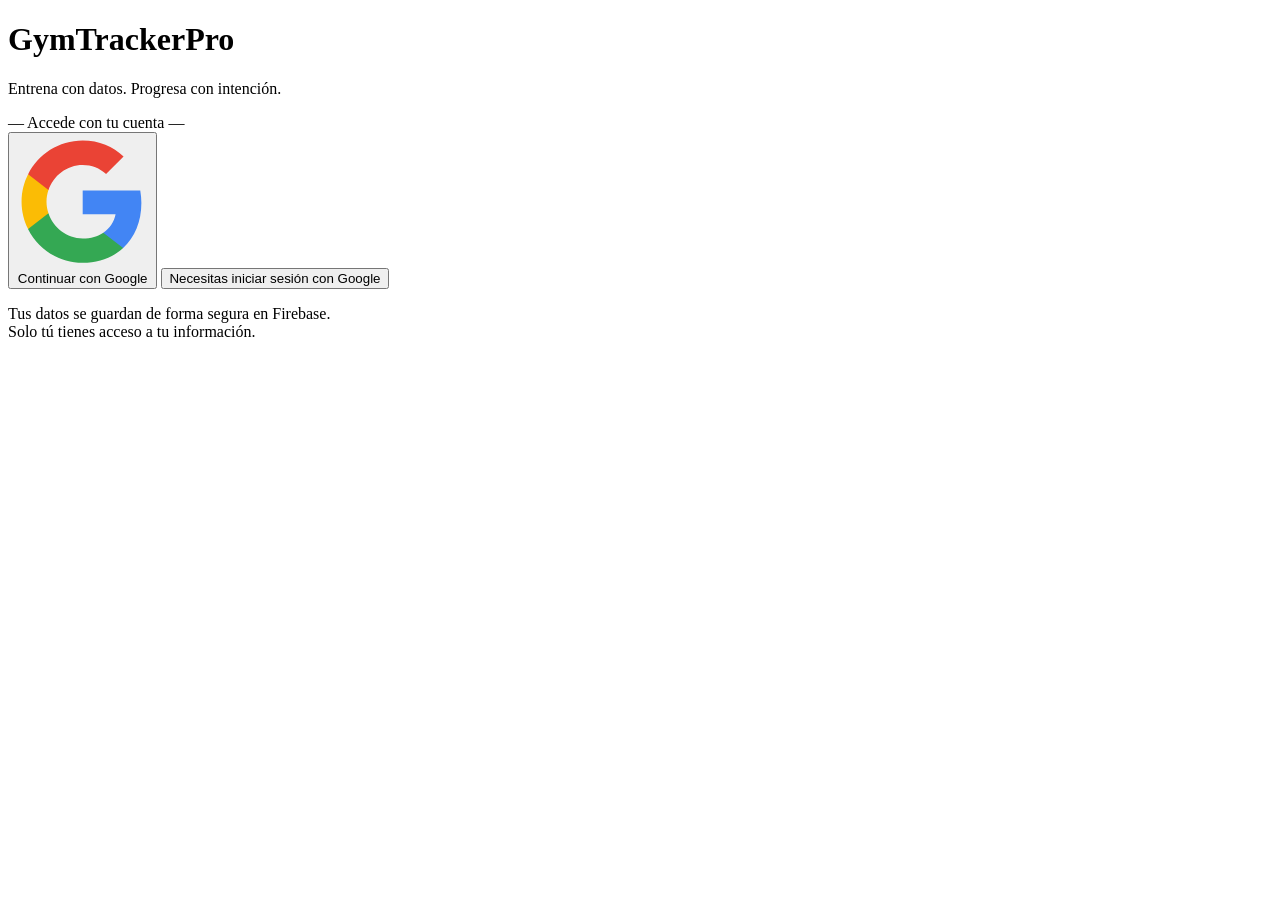
==== GymTracker/index.html @ 7be23ed1 "v1 - GymTracker" ====
<!DOCTYPE html>
<html lang="es" data-theme="dark">
<!--
╔══════════════════════════════════════════════════════════════╗
║            GYMTRACKER PRO — index.html                      ║
║                                                              ║
║  ⚠️  Para ejecutar la app abre una terminal en la carpeta   ║
║  gym-tracker/ y ejecuta:  python3 -m http.server 8080       ║
║  Luego abre en el navegador: http://localhost:8080           ║
║  (Firebase Auth no funciona abriendo index.html directamente)║
╚══════════════════════════════════════════════════════════════╝
-->
<head>
  <meta charset="UTF-8" />
  <meta name="viewport" content="width=device-width, initial-scale=1.0" />
  <title>GymTracker Pro</title>

  <!-- Fuentes -->
  <link rel="preconnect" href="https://fonts.googleapis.com" />
  <link rel="preconnect" href="https://fonts.gstatic.com" crossorigin />
  <link href="https://fonts.googleapis.com/css2?family=Barlow+Condensed:wght@400;600;700;800;900&family=Plus+Jakarta+Sans:wght@300;400;500;600;700&display=swap" rel="stylesheet" />

  <!-- Phosphor Icons -->
  <script src="https://unpkg.com/@phosphor-icons/web@2.1.1/src/index.js" defer></script>

  <!-- Chart.js -->
  <script src="https://cdn.jsdelivr.net/npm/chart.js@4.4.0/dist/chart.umd.min.js"></script>

  <!--
    Firebase compat SDK (v9 compat — funciona sin bundler/npm)
    El orden importa: app → auth → firestore
  -->
  <script src="https://www.gstatic.com/firebasejs/9.23.0/firebase-app-compat.js"></script>
  <script src="https://www.gstatic.com/firebasejs/9.23.0/firebase-auth-compat.js"></script>
  <script src="https://www.gstatic.com/firebasejs/9.23.0/firebase-firestore-compat.js"></script>

  <!-- Estilos -->
  <link rel="stylesheet" href="css/style.css" />
</head>

<body>

<!-- ══════════════════════════════════════════════════════════
     PANTALLA DE LOGIN
══════════════════════════════════════════════════════════ -->
<div id="login-screen" class="login-screen">
  <div class="login-bg">
    <div class="login-bg__grid"></div>
    <div class="login-bg__glow"></div>
  </div>

  <div class="login-card">
    <div class="login-card__brand">
      <div class="brand-icon"><i class="ph-fill ph-barbell"></i></div>
      <h1 class="brand-name">GymTracker<span class="brand-accent">Pro</span></h1>
      <p class="brand-tagline">Entrena con datos. Progresa con intención.</p>
    </div>

    <div class="login-card__divider"><span>— Accede con tu cuenta —</span></div>

    <button id="btn-google-login" class="btn-google">
      <svg class="btn-google__icon" viewBox="0 0 24 24" aria-hidden="true">
        <path d="M22.56 12.25c0-.78-.07-1.53-.2-2.25H12v4.26h5.92c-.26 1.37-1.04 2.53-2.21 3.31v2.77h3.57c2.08-1.92 3.28-4.74 3.28-8.09z" fill="#4285F4"/>
        <path d="M12 23c2.97 0 5.46-.98 7.28-2.66l-3.57-2.77c-.98.66-2.23 1.06-3.71 1.06-2.86 0-5.29-1.93-6.16-4.53H2.18v2.84C3.99 20.53 7.7 23 12 23z" fill="#34A853"/>
        <path d="M5.84 14.09c-.22-.66-.35-1.36-.35-2.09s.13-1.43.35-2.09V7.07H2.18C1.43 8.55 1 10.22 1 12s.43 3.45 1.18 4.93l3.66-2.84z" fill="#FBBC05"/>
        <path d="M12 5.38c1.62 0 3.06.56 4.21 1.64l3.15-3.15C17.45 2.09 14.97 1 12 1 7.7 1 3.99 3.47 2.18 7.07l3.66 2.84c.87-2.6 3.3-4.53 6.16-4.53z" fill="#EA4335"/>
      </svg>
      <span>Continuar con Google</span>
    </button>

    <button id="btn-demo-login" class="btn btn--ghost btn--full">
      <i class="ph ph-info"></i>
      Necesitas iniciar sesión con Google
    </button>

    <p class="login-card__note">
      Tus datos se guardan de forma segura en Firebase.<br />
      Solo tú tienes acceso a tu información.
    </p>
  </div>
</div>


<!-- ══════════════════════════════════════════════════════════
     APP PRINCIPAL
══════════════════════════════════════════════════════════ -->
<div id="app" class="app" hidden>

  <!-- SIDEBAR ─────────────────────────────────────────────── -->
  <aside id="sidebar" class="sidebar">
    <div class="sidebar__header">
      <div class="sidebar__brand">
        <i class="ph-fill ph-barbell sidebar__brand-icon"></i>
        <span class="sidebar__brand-name">GymTracker<span>Pro</span></span>
      </div>
      <button class="sidebar__close" id="btn-sidebar-close" aria-label="Cerrar menú">
        <i class="ph ph-x"></i>
      </button>
    </div>

    <nav class="sidebar__nav" aria-label="Navegación principal">
      <ul class="nav-list">
        <li><a href="#" class="nav-link active" data-section="home">
          <i class="ph-fill ph-house nav-link__icon"></i>
          <span class="nav-link__label">Inicio</span>
          <span class="nav-link__indicator"></span>
        </a></li>
        <li><a href="#" class="nav-link" data-section="calendar">
          <i class="ph-fill ph-calendar-dots nav-link__icon"></i>
          <span class="nav-link__label">Calendario</span>
          <span class="nav-link__indicator"></span>
        </a></li>
        <li><a href="#" class="nav-link" data-section="routines">
          <i class="ph-fill ph-lightning nav-link__icon"></i>
          <span class="nav-link__label">Rutinas</span>
          <span class="nav-link__indicator"></span>
        </a></li>
        <li><a href="#" class="nav-link" data-section="analytics">
          <i class="ph-fill ph-chart-line-up nav-link__icon"></i>
          <span class="nav-link__label">Analíticas</span>
          <span class="nav-link__indicator"></span>
        </a></li>
        <li><a href="#" class="nav-link" data-section="comparison">
          <i class="ph-fill ph-arrows-left-right nav-link__icon"></i>
          <span class="nav-link__label">Comparativa</span>
          <span class="nav-link__indicator"></span>
        </a></li>
        <li><a href="#" class="nav-link" data-section="backup">
          <i class="ph-fill ph-cloud-arrow-up nav-link__icon"></i>
          <span class="nav-link__label">Backup</span>
          <span class="nav-link__indicator"></span>
        </a></li>
      </ul>
    </nav>

    <div class="sidebar__footer">
      <button id="btn-theme-toggle" class="theme-toggle" aria-label="Cambiar tema">
        <div class="theme-toggle__track">
          <i class="ph-fill ph-sun  theme-toggle__icon theme-toggle__icon--light"></i>
          <i class="ph-fill ph-moon theme-toggle__icon theme-toggle__icon--dark"></i>
          <div class="theme-toggle__thumb"></div>
        </div>
        <span class="theme-toggle__label">Tema Oscuro</span>
      </button>
      <div class="sidebar__separator"></div>
      <div class="user-profile">
        <img id="user-avatar" class="user-profile__avatar"
          src="https://api.dicebear.com/7.x/initials/svg?seed=GT&backgroundColor=FFD600&textColor=0A0A0A"
          alt="Avatar" />
        <div class="user-profile__info">
          <span class="user-profile__name">Usuario</span>
          <span class="user-profile__email">—</span>
        </div>
        <button id="btn-logout" class="btn-logout" title="Cerrar sesión">
          <i class="ph ph-sign-out"></i>
        </button>
      </div>
    </div>
  </aside>

  <div id="sidebar-overlay" class="sidebar-overlay" hidden></div>

  <!-- CONTENIDO PRINCIPAL ─────────────────────────────────── -->
  <main id="main-content" class="main-content">

    <header class="content-header">
      <button id="btn-sidebar-open" class="btn-hamburger" aria-label="Abrir menú">
        <i class="ph ph-list"></i>
      </button>
      <h2 id="section-title" class="content-header__title">Inicio</h2>
      <div id="header-actions" class="content-header__actions"></div>
    </header>


    <!-- ══ HOME ══════════════════════════════════════════════ -->
    <section id="section-home" class="content-section active" data-section="home">

      <div class="home-hero">
        <div class="home-hero__text">
          <p class="home-hero__greeting">Bienvenido de vuelta,</p>
          <h2 class="home-hero__name">Atleta</h2>
          <p class="home-hero__subtitle">¿Listo para superar tus marcas de hoy?</p>
        </div>
        <div class="home-hero__badge"><i class="ph-fill ph-flame"></i></div>
      </div>

      <!-- 4 Stats: días, volumen, rutinas, racha -->
      <div class="stats-grid">
        <div class="stat-card stat-card--accent">
          <div class="stat-card__icon"><i class="ph-fill ph-calendar-check"></i></div>
          <div class="stat-card__data">
            <span class="stat-card__value">—</span>
            <span class="stat-card__label">Días este mes</span>
          </div>
        </div>
        <div class="stat-card">
          <div class="stat-card__icon"><i class="ph-fill ph-barbell"></i></div>
          <div class="stat-card__data">
            <span class="stat-card__value">—</span>
            <span class="stat-card__label">Volumen semana (kg)</span>
          </div>
        </div>
        <div class="stat-card">
          <div class="stat-card__icon"><i class="ph-fill ph-lightning"></i></div>
          <div class="stat-card__data">
            <span class="stat-card__value">—</span>
            <span class="stat-card__label">Rutinas creadas</span>
          </div>
        </div>
        <div class="stat-card">
          <div class="stat-card__icon"><i class="ph-fill ph-trend-up"></i></div>
          <div class="stat-card__data">
            <span class="stat-card__value">—</span>
            <span class="stat-card__label">Racha actual (días)</span>
          </div>
        </div>
      </div>

      <!-- Accesos rápidos -->
      <div class="quick-access">
        <h3 class="quick-access__title">Acceso Rápido</h3>
        <div class="quick-access__grid">
          <button class="quick-card" data-target="calendar">
            <i class="ph-fill ph-calendar-plus quick-card__icon"></i>
            <div><span class="quick-card__label">Registrar Entreno</span><span class="quick-card__desc">Añade el entreno de hoy</span></div>
            <i class="ph ph-arrow-right quick-card__arrow"></i>
          </button>
          <button class="quick-card" data-target="routines">
            <i class="ph-fill ph-lightning quick-card__icon"></i>
            <div><span class="quick-card__label">Mis Rutinas</span><span class="quick-card__desc">Crea o edita rutinas</span></div>
            <i class="ph ph-arrow-right quick-card__arrow"></i>
          </button>
          <button class="quick-card" data-target="analytics">
            <i class="ph-fill ph-chart-line-up quick-card__icon"></i>
            <div><span class="quick-card__label">Analíticas</span><span class="quick-card__desc">Progreso mensual</span></div>
            <i class="ph ph-arrow-right quick-card__arrow"></i>
          </button>
          <button class="quick-card" data-target="comparison">
            <i class="ph-fill ph-arrows-left-right quick-card__icon"></i>
            <div><span class="quick-card__label">Comparativa</span><span class="quick-card__desc">Mes vs Mes</span></div>
            <i class="ph ph-arrow-right quick-card__arrow"></i>
          </button>
        </div>
      </div>

      <!-- Último entreno (renderizado dinámicamente por app.js) -->
      <div class="last-workout">
        <div class="last-workout__empty">
          <i class="ph ph-barbell"></i>
          <p>Cargando datos…</p>
        </div>
      </div>

    </section>


    <!-- ══ CALENDARIO ════════════════════════════════════════ -->
    <section id="section-calendar" class="content-section" data-section="calendar" hidden>
      <div class="calendar-layout">
        <div class="calendar-panel">
          <div class="calendar-nav">
            <button class="btn-icon" id="cal-prev"><i class="ph ph-caret-left"></i></button>
            <h3 class="calendar-nav__title" id="cal-month-title">—</h3>
            <button class="btn-icon" id="cal-next"><i class="ph ph-caret-right"></i></button>
          </div>
          <div class="calendar-weekdays">
            <span>Lun</span><span>Mar</span><span>Mié</span>
            <span>Jue</span><span>Vie</span><span>Sáb</span><span>Dom</span>
          </div>
          <div class="calendar-grid" id="calendar-grid"></div>
          <div class="calendar-legend">
            <span class="legend-item"><span class="legend-dot legend-dot--workout"></span> Con entreno</span>
            <span class="legend-item"><span class="legend-dot legend-dot--today"></span> Hoy</span>
          </div>
        </div>
        <div class="day-detail-panel">
          <div class="day-detail-empty" id="day-detail-empty">
            <i class="ph ph-calendar-blank day-detail-empty__icon"></i>
            <p>Selecciona un día para ver<br />o registrar un entreno</p>
          </div>
          <div id="day-detail-content" hidden></div>
        </div>
      </div>
    </section>


    <!-- ══ RUTINAS ════════════════════════════════════════════ -->
    <section id="section-routines" class="content-section" data-section="routines" hidden>
      <div class="routines-layout">

        <div class="routines-list-panel">
          <div class="panel-header">
            <h3 class="panel-title">Mis Rutinas</h3>
            <button class="btn btn--primary btn--sm" id="btn-new-routine">
              <i class="ph ph-plus"></i> Nueva
            </button>
          </div>
          <!-- Lista renderizada dinámicamente por routines.js -->
          <div class="routines-list" id="routines-list">
            <div class="routines-empty">
              <i class="ph ph-spinner"></i>
              <p>Cargando…</p>
            </div>
          </div>
        </div>

        <!-- Editor renderizado dinámicamente por routines.js -->
        <div class="routine-detail-panel">
          <div class="panel-header">
            <h3 class="panel-title">Editor de Rutina</h3>
          </div>
          <div class="routines-empty">
            <i class="ph ph-arrow-left"></i>
            <p>Selecciona o crea<br />una rutina</p>
          </div>
        </div>

      </div>
    </section>


    <!-- ══ ANALÍTICAS ════════════════════════════════════════ -->
    <section id="section-analytics" class="content-section" data-section="analytics" hidden>

      <div class="analytics-controls">
        <div class="month-selector">
          <button class="btn-icon" id="analytics-prev"><i class="ph ph-caret-left"></i></button>
          <span class="month-selector__label" id="analytics-month">—</span>
          <button class="btn-icon" id="analytics-next"><i class="ph ph-caret-right"></i></button>
        </div>
        <div class="chart-type-tabs">
          <button class="chart-tab active" data-chart="line"><i class="ph ph-chart-line"></i> Líneas</button>
          <button class="chart-tab" data-chart="bar"><i class="ph ph-chart-bar"></i> Barras</button>
          <button class="chart-tab" data-chart="radar"><i class="ph ph-chart-polar"></i> Radar</button>
        </div>
      </div>

      <div class="metrics-grid">
        <div class="metric-card metric-card--main">
          <div class="metric-card__icon"><i class="ph-fill ph-barbell"></i></div>
          <div class="metric-card__data">
            <span class="metric-card__value">—</span>
            <span class="metric-card__label">Volumen total mes (kg)</span>
            <span class="metric-card__trend">—</span>
          </div>
        </div>
        <div class="metric-card">
          <div class="metric-card__icon"><i class="ph-fill ph-calendar-check"></i></div>
          <div class="metric-card__data">
            <span class="metric-card__value">—</span>
            <span class="metric-card__label">Días entrenados</span>
            <span class="metric-card__trend">—</span>
          </div>
        </div>
        <div class="metric-card">
          <div class="metric-card__icon"><i class="ph-fill ph-target"></i></div>
          <div class="metric-card__data">
            <span class="metric-card__value">—</span>
            <span class="metric-card__label">Intensidad media</span>
            <span class="metric-card__trend"></span>
          </div>
        </div>
        <div class="metric-card">
          <div class="metric-card__icon"><i class="ph-fill ph-trophy"></i></div>
          <div class="metric-card__data">
            <span class="metric-card__value">—</span>
            <span class="metric-card__label">Nuevos máximos</span>
            <span class="metric-card__trend"></span>
          </div>
        </div>
      </div>

      <div class="chart-exercise-selector">
        <label class="input-label" for="chart-exercise-select">Ejercicio a visualizar</label>
        <select class="input" id="chart-exercise-select">
          <option>—</option>
        </select>
      </div>

      <div class="chart-container">
        <canvas id="main-chart"></canvas>
      </div>

    </section>


    <!-- ══ COMPARATIVA ═══════════════════════════════════════ -->
    <section id="section-comparison" class="content-section" data-section="comparison" hidden>

      <div class="comparison-controls">
        <div class="comparison-selector">
          <div class="comparison-selector__side comparison-selector__side--a">
            <span class="comparison-selector__badge comparison-selector__badge--a">A</span>
            <!-- Opciones rellenadas dinámicamente por comparison.js -->
            <select class="input" id="comp-select-a"></select>
          </div>
          <div class="comparison-selector__vs">VS</div>
          <div class="comparison-selector__side comparison-selector__side--b">
            <span class="comparison-selector__badge comparison-selector__badge--b">B</span>
            <select class="input" id="comp-select-b"></select>
          </div>
        </div>
        <div class="comparison-routine-select">
          <label class="input-label" for="comparison-routine">Filtrar por rutina</label>
          <select class="input" id="comparison-routine">
            <option value="">Todos los ejercicios</option>
          </select>
        </div>
        <button class="btn btn--primary" id="btn-compare">
          <i class="ph ph-arrows-left-right"></i> Comparar
        </button>
      </div>

      <div class="comparison-summary">
        <div class="comparison-summary__card comparison-summary__card--neutral">
          <i class="ph-fill ph-target"></i>
          <span class="comparison-summary__value">—</span>
          <span class="comparison-summary__label">Volumen total</span>
        </div>
        <div class="comparison-summary__card comparison-summary__card--neutral">
          <i class="ph-fill ph-barbell"></i>
          <span class="comparison-summary__value">—</span>
          <span class="comparison-summary__label">Carga media</span>
        </div>
        <div class="comparison-summary__card comparison-summary__card--neutral">
          <i class="ph-fill ph-calendar-check"></i>
          <span class="comparison-summary__value">—</span>
          <span class="comparison-summary__label">Días entrenados</span>
        </div>
      </div>

      <!-- Tabla generada dinámicamente por comparison.js -->
      <div class="comparison-table-wrapper">
        <div style="padding:var(--s8);text-align:center;color:var(--text-muted)">
          <i class="ph ph-arrows-left-right" style="font-size:2rem;display:block;margin-bottom:var(--s3)"></i>
          Selecciona dos meses y pulsa "Comparar"
        </div>
      </div>

    </section>


    <!-- ══ BACKUP ═════════════════════════════════════════════ -->
    <section id="section-backup" class="content-section" data-section="backup" hidden>
      <div class="backup-grid">

        <div class="backup-card">
          <div class="backup-card__icon backup-card__icon--export">
            <i class="ph-fill ph-download-simple"></i>
          </div>
          <h3 class="backup-card__title">Exportar Datos</h3>
          <p class="backup-card__desc">
            Descarga toda tu información (rutinas y entrenamientos)
            en un archivo <strong>.json</strong>.
          </p>
          <div class="backup-card__info">
            <span class="backup-info-item"><i class="ph-fill ph-lightning"></i> — rutinas</span>
            <span class="backup-info-item"><i class="ph-fill ph-calendar-check"></i> — entrenamientos</span>
            <span class="backup-info-item"><i class="ph-fill ph-barbell"></i> — ejercicios</span>
          </div>
          <button class="btn btn--primary btn--full" id="btn-export">
            <i class="ph ph-download-simple"></i> Descargar gymtracker-backup.json
          </button>
          <p class="backup-card__last">—</p>
        </div>

        <div class="backup-card">
          <div class="backup-card__icon backup-card__icon--import">
            <i class="ph-fill ph-upload-simple"></i>
          </div>
          <h3 class="backup-card__title">Restaurar Datos</h3>
          <p class="backup-card__desc">
            Sube un archivo <strong>.json</strong> de GymTracker Pro
            para restaurar tus datos. Los existentes NO se borran.
          </p>
          <div class="file-drop-zone" id="file-drop-zone">
            <i class="ph ph-file-arrow-up file-drop-zone__icon"></i>
            <p class="file-drop-zone__text">
              Arrastra tu archivo .json aquí<br />
              <span>o haz clic para seleccionarlo</span>
            </p>
            <input type="file" id="input-restore-file" accept=".json" hidden />
          </div>
          <button class="btn btn--ghost btn--full" id="btn-restore" disabled>
            <i class="ph ph-upload-simple"></i> Restaurar datos
          </button>
          <div class="backup-warning">
            <i class="ph-fill ph-warning"></i>
            Los datos importados se añaden a los existentes (no los reemplaza).
          </div>
        </div>

      </div>
    </section>

  </main>

  <!-- BOTTOM NAV (mobile) -->
  <nav class="bottom-nav" aria-label="Navegación móvil">
    <a href="#" class="bottom-nav__item active" data-section="home"><i class="ph-fill ph-house"></i><span>Inicio</span></a>
    <a href="#" class="bottom-nav__item" data-section="calendar"><i class="ph-fill ph-calendar-dots"></i><span>Entreno</span></a>
    <a href="#" class="bottom-nav__item" data-section="routines"><i class="ph-fill ph-lightning"></i><span>Rutinas</span></a>
    <a href="#" class="bottom-nav__item" data-section="analytics"><i class="ph-fill ph-chart-line-up"></i><span>Stats</span></a>
    <a href="#" class="bottom-nav__item" data-section="backup"><i class="ph-fill ph-cloud-arrow-up"></i><span>Backup</span></a>
  </nav>

</div><!-- /#app -->

<!-- Toasts -->
<div id="toast-container" class="toast-container" aria-live="polite"></div>

<!-- Modal confirmación -->
<div id="confirm-modal" class="modal-overlay" hidden>
  <div class="modal" role="dialog" aria-modal="true" aria-labelledby="modal-title">
    <div class="modal__icon modal__icon--danger"><i class="ph-fill ph-warning"></i></div>
    <h3 id="modal-title" class="modal__title">¿Estás seguro?</h3>
    <p id="modal-message" class="modal__message">Esta acción no se puede deshacer.</p>
    <div class="modal__actions">
      <button id="modal-btn-cancel" class="btn btn--ghost">Cancelar</button>
      <button id="modal-btn-confirm" class="btn btn--danger">Confirmar</button>
    </div>
  </div>
</div>

<!--
  ══════════════════════════════════════════════════════════════
  SCRIPTS — Cargados al final del body para que el DOM
  esté listo. El orden de carga es importante:
  1. firebase-config  → Inicializa auth y db
  2. db              → Operaciones Firestore
  3. ui              → Navegación, toasts, modal, helpers
  4. auth            → Detecta sesión → llama a initApp()
  5. app             → Home + orquestador
  6. routines        → Módulo de rutinas
  7. calendar        → Módulo de calendario
  8. analytics       → Módulo de analíticas
  9. comparison      → Módulo de comparativa
  10. backup         → Módulo de backup
  ══════════════════════════════════════════════════════════════
-->
<script src="js/firebase-config.js"></script>
<script src="js/db.js"></script>
<script src="js/ui.js"></script>
<script src="js/auth.js"></script>
<script src="js/app.js"></script>
<script src="js/routines.js"></script>
<script src="js/calendar.js"></script>
<script src="js/analytics.js"></script>
<script src="js/comparison.js"></script>
<script src="js/backup.js"></script>

</body>
</html>
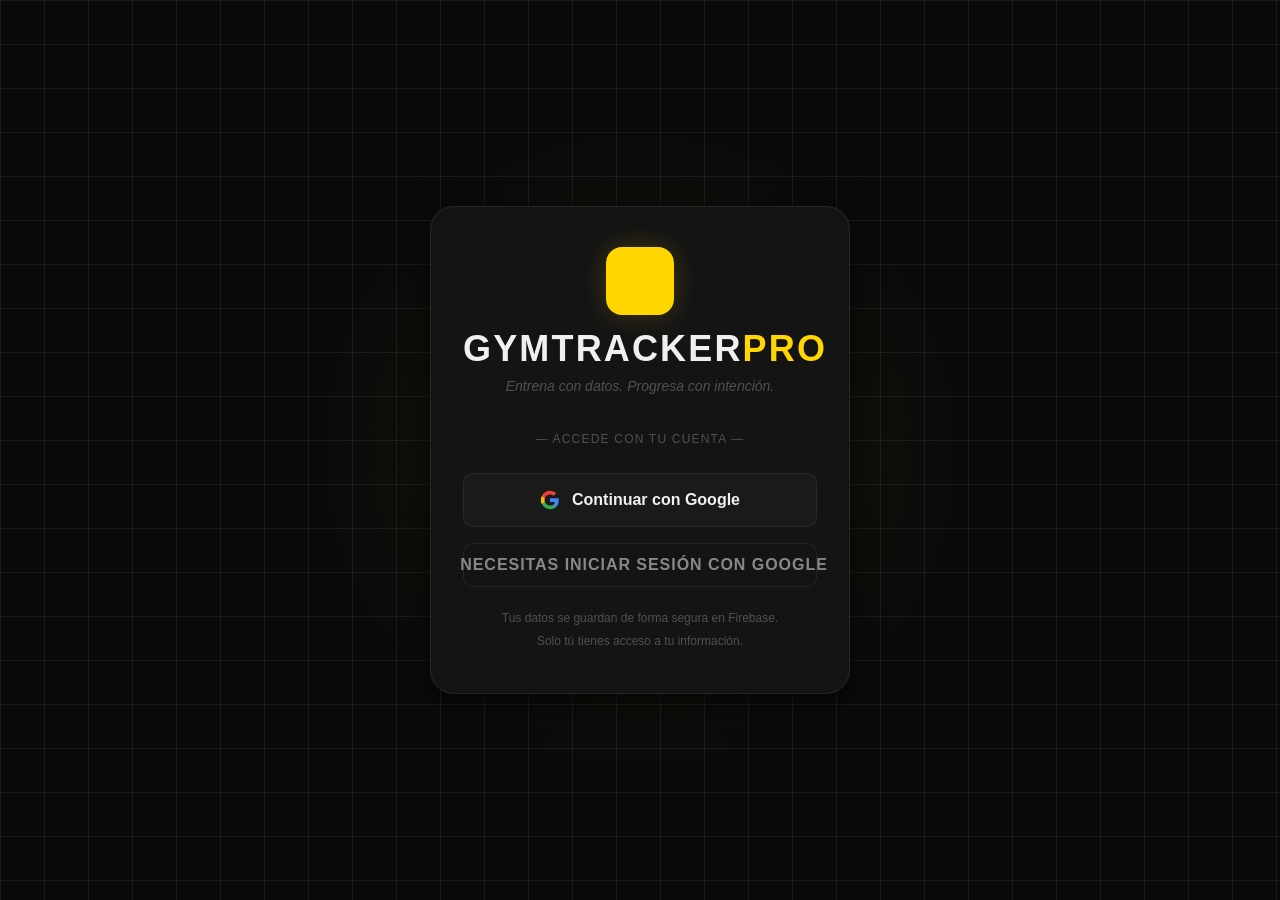
==== commit 5fec8946: "v1.1 - GymTracker" ====
--- a/GymTracker/index.html
+++ b/GymTracker/index.html
@@ -35,7 +35,7 @@
   <script src="https://www.gstatic.com/firebasejs/9.23.0/firebase-firestore-compat.js"></script>
 
   <!-- Estilos -->
-  <link rel="stylesheet" href="css/style.css" />
+  <link rel="stylesheet" href="./style.css" />
 </head>
 
 <body>
@@ -538,16 +538,16 @@
   10. backup         → Módulo de backup
   ══════════════════════════════════════════════════════════════
 -->
-<script src="js/firebase-config.js"></script>
-<script src="js/db.js"></script>
-<script src="js/ui.js"></script>
-<script src="js/auth.js"></script>
-<script src="js/app.js"></script>
-<script src="js/routines.js"></script>
-<script src="js/calendar.js"></script>
-<script src="js/analytics.js"></script>
-<script src="js/comparison.js"></script>
-<script src="js/backup.js"></script>
+<script src="./firebase-config.js"></script>
+<script src="./db.js"></script>
+<script src="./ui.js"></script>
+<script src="./auth.js"></script>
+<script src="./app.js"></script>
+<script src="./routines.js"></script>
+<script src="./calendar.js"></script>
+<script src="./analytics.js"></script>
+<script src="./comparison.js"></script>
+<script src="./backup.js"></script>
 
 </body>
 </html>
--- a/GymTracker/style.css
+++ b/GymTracker/style.css
@@ -0,0 +1,760 @@
+/* ============================================================
+   GYMTRACKER PRO — style.css
+   ============================================================ */
+
+/* ── 1. VARIABLES ─────────────────────────────────────────── */
+
+[data-theme="dark"] {
+  --bg-app:           #0A0A0A;
+  --bg-card:          #141414;
+  --bg-card-hover:    #1C1C1C;
+  --bg-input:         #1A1A1A;
+  --bg-sidebar:       #0D0D0D;
+  --bg-overlay:       rgba(0,0,0,0.75);
+  --text-primary:     #F0F0F0;
+  --text-secondary:   #888888;
+  --text-muted:       #505050;
+  --text-on-accent:   #0A0A0A;
+  --accent:           #FFD600;
+  --accent-hover:     #FFE033;
+  --accent-muted:     #CC9900;
+  --accent-bg:        rgba(255,214,0,0.07);
+  --accent-bg-strong: rgba(255,214,0,0.16);
+  --color-success:    #22C55E;
+  --color-error:      #EF4444;
+  --color-warning:    #F59E0B;
+  --color-info:       #3B82F6;
+  --border:           rgba(255,255,255,0.07);
+  --border-hover:     rgba(255,255,255,0.14);
+  --border-accent:    rgba(255,214,0,0.30);
+  --shadow-sm:        0 1px 4px  rgba(0,0,0,0.4);
+  --shadow-md:        0 4px 16px rgba(0,0,0,0.5);
+  --shadow-lg:        0 8px 32px rgba(0,0,0,0.65);
+  --shadow-accent:    0 0 24px   rgba(255,214,0,0.20);
+  --glow-accent:      0 0 32px   rgba(255,214,0,0.12);
+}
+
+[data-theme="light"] {
+  --bg-app:           #F2F2EE;
+  --bg-card:          #FFFFFF;
+  --bg-card-hover:    #F8F8F4;
+  --bg-input:         #FFFFFF;
+  --bg-sidebar:       #0D0D0D;
+  --bg-overlay:       rgba(0,0,0,0.50);
+  --text-primary:     #0A0A0A;
+  --text-secondary:   #555555;
+  --text-muted:       #999999;
+  --text-on-accent:   #0A0A0A;
+  --accent:           #D4A800;
+  --accent-hover:     #FFD600;
+  --accent-muted:     #A68400;
+  --accent-bg:        rgba(212,168,0,0.09);
+  --accent-bg-strong: rgba(212,168,0,0.18);
+  --color-success:    #16A34A;
+  --color-error:      #DC2626;
+  --color-warning:    #D97706;
+  --color-info:       #2563EB;
+  --border:           rgba(0,0,0,0.08);
+  --border-hover:     rgba(0,0,0,0.16);
+  --border-accent:    rgba(180,140,0,0.30);
+  --shadow-sm:        0 1px 4px  rgba(0,0,0,0.07);
+  --shadow-md:        0 4px 16px rgba(0,0,0,0.10);
+  --shadow-lg:        0 8px 32px rgba(0,0,0,0.13);
+  --shadow-accent:    0 0 24px   rgba(180,140,0,0.15);
+  --glow-accent:      0 0 32px   rgba(180,140,0,0.08);
+}
+
+:root {
+  --font-display: 'Barlow Condensed', sans-serif;
+  --font-body:    'Plus Jakarta Sans', sans-serif;
+  --text-xs: 0.75rem;   --text-sm: 0.875rem;  --text-base: 1rem;
+  --text-lg: 1.125rem;  --text-xl: 1.25rem;   --text-2xl: 1.5rem;
+  --text-3xl: 1.875rem; --text-4xl: 2.25rem;  --text-5xl: 3rem;
+  --s1:.25rem; --s2:.5rem; --s3:.75rem; --s4:1rem;
+  --s5:1.25rem; --s6:1.5rem; --s8:2rem; --s10:2.5rem; --s12:3rem;
+  --r-sm:.375rem; --r-md:.625rem; --r-lg:1rem; --r-xl:1.5rem; --r-full:9999px;
+  --sidebar-w: 260px; --sidebar-w-mobile: 280px;
+  --bottom-nav-h: 64px; --header-h: 64px;
+  --t-fast: 150ms ease; --t-base: 250ms ease;
+  --t-slow: 400ms ease; --t-bounce: 350ms cubic-bezier(0.34,1.56,0.64,1);
+}
+
+/* ── 2. RESET ─────────────────────────────────────────────── */
+
+*,*::before,*::after { box-sizing:border-box; margin:0; padding:0; }
+html { scroll-behavior:smooth; }
+body {
+  font-family: var(--font-body);
+  font-size:   var(--text-base);
+  line-height: 1.6;
+  color:       var(--text-primary);
+  background:  var(--bg-app);
+  transition:  background-color var(--t-slow), color var(--t-slow);
+  -webkit-font-smoothing: antialiased;
+}
+body.no-scroll { overflow: hidden; }
+a  { color: inherit; text-decoration: none; }
+ul { list-style: none; }
+img { max-width: 100%; display: block; }
+button { font-family: var(--font-body); cursor: pointer; border: none; background: none; }
+input, select, textarea { font-family: var(--font-body); }
+:focus-visible { outline: 2px solid var(--accent); outline-offset: 2px; border-radius: var(--r-sm); }
+
+/* ── 3. TIPOGRAFÍA ────────────────────────────────────────── */
+
+h1,h2,h3,h4 {
+  font-family: var(--font-display); font-weight: 700; line-height: 1.15;
+  letter-spacing: .03em; text-transform: uppercase;
+  color: var(--text-primary); transition: color var(--t-slow);
+}
+h1{font-size:var(--text-5xl)} h2{font-size:var(--text-3xl)}
+h3{font-size:var(--text-2xl)} h4{font-size:var(--text-xl)}
+p { color: var(--text-secondary); transition: color var(--t-slow); }
+
+/* ── 4. LAYOUT ────────────────────────────────────────────── */
+
+.app { display: flex; min-height: 100vh; }
+.main-content {
+  flex: 1; margin-left: var(--sidebar-w); min-height: 100vh;
+  display: flex; flex-direction: column;
+  background: var(--bg-app); transition: background-color var(--t-slow);
+  padding-bottom: var(--s6);
+}
+
+/* ── 5. LOGIN ─────────────────────────────────────────────── */
+
+.login-screen {
+  position: fixed; inset: 0; display: flex; align-items: center;
+  justify-content: center; background: var(--bg-app);
+  z-index: 9999; overflow: hidden; transition: background-color var(--t-slow);
+}
+.login-bg { position: absolute; inset: 0; pointer-events: none; overflow: hidden; }
+.login-bg__grid {
+  position: absolute; inset: 0;
+  background-image: linear-gradient(var(--border) 1px,transparent 1px),
+                    linear-gradient(90deg,var(--border) 1px,transparent 1px);
+  background-size: 44px 44px;
+}
+.login-bg__glow {
+  position: absolute; top: 50%; left: 50%; transform: translate(-50%,-50%);
+  width: 700px; height: 700px;
+  background: radial-gradient(circle,rgba(255,214,0,.07) 0%,transparent 65%);
+  animation: pulse-glow 4s ease-in-out infinite;
+}
+.login-card {
+  position: relative; z-index: 1; width: 100%; max-width: 420px;
+  padding: var(--s10) var(--s8); background: var(--bg-card); border: 1px solid var(--border);
+  border-radius: var(--r-xl); box-shadow: var(--shadow-lg); text-align: center;
+  animation: fade-up .5s ease both; transition: background-color var(--t-slow), border-color var(--t-slow);
+}
+.login-card__brand { margin-bottom: var(--s8); }
+.brand-icon {
+  width: 68px; height: 68px; margin: 0 auto var(--s4); background: var(--accent);
+  border-radius: var(--r-lg); display: flex; align-items: center; justify-content: center;
+  font-size: 1.9rem; color: var(--text-on-accent); box-shadow: var(--shadow-accent);
+  transition: transform var(--t-bounce);
+}
+.brand-icon:hover { transform: scale(1.05) rotate(-5deg); }
+.brand-name {
+  font-family: var(--font-display); font-size: var(--text-4xl); font-weight: 900;
+  letter-spacing: .06em; line-height: 1; color: var(--text-primary); transition: color var(--t-slow);
+}
+.brand-accent { color: var(--accent); }
+.brand-tagline { font-size: var(--text-sm); color: var(--text-muted); font-style: italic; margin-top: var(--s2); }
+.login-card__divider { font-size: var(--text-xs); color: var(--text-muted); letter-spacing: .1em; text-transform: uppercase; margin-bottom: var(--s6); }
+.btn-google {
+  width: 100%; display: flex; align-items: center; justify-content: center;
+  gap: var(--s3); padding: var(--s4) var(--s6); background: var(--bg-input);
+  border: 1px solid var(--border); border-radius: var(--r-md);
+  color: var(--text-primary); font-size: var(--text-base); font-weight: 600;
+  transition: all var(--t-base); margin-bottom: var(--s4);
+}
+.btn-google:hover { background: var(--accent); border-color: var(--accent); color: var(--text-on-accent); transform: translateY(-2px); box-shadow: var(--shadow-accent); }
+.btn-google__icon { width: 20px; height: 20px; flex-shrink: 0; }
+.login-card__note { font-size: var(--text-xs); color: var(--text-muted); line-height: 1.9; margin-top: var(--s5); }
+
+/* ── 6. SIDEBAR ───────────────────────────────────────────── */
+
+.sidebar {
+  position: fixed; left: 0; top: 0; width: var(--sidebar-w); height: 100vh;
+  background: var(--bg-sidebar); border-right: 1px solid rgba(255,255,255,.05);
+  display: flex; flex-direction: column; z-index: 100;
+  overflow-y: auto; overflow-x: hidden; transition: transform var(--t-base);
+  scrollbar-width: thin; scrollbar-color: rgba(255,255,255,.08) transparent;
+}
+.sidebar::-webkit-scrollbar { width: 4px; }
+.sidebar::-webkit-scrollbar-thumb { background: rgba(255,255,255,.08); border-radius: 2px; }
+.sidebar__header {
+  display: flex; align-items: center; justify-content: space-between;
+  padding: var(--s6) var(--s5); border-bottom: 1px solid rgba(255,255,255,.05); flex-shrink: 0;
+}
+.sidebar__brand { display: flex; align-items: center; gap: var(--s3); }
+.sidebar__brand-icon { font-size: 1.4rem; color: var(--accent); }
+.sidebar__brand-name { font-family: var(--font-display); font-size: var(--text-xl); font-weight: 800; letter-spacing: .06em; text-transform: uppercase; color: #F0F0F0; }
+.sidebar__brand-name span { color: var(--accent); }
+.sidebar__close { display: none; align-items: center; justify-content: center; width: 32px; height: 32px; border-radius: var(--r-sm); color: rgba(255,255,255,.45); transition: all var(--t-fast); }
+.sidebar__close:hover { background: rgba(255,255,255,.08); color: #F0F0F0; }
+.sidebar__nav { flex: 1; padding: var(--s4) var(--s3); }
+.nav-list { display: flex; flex-direction: column; gap: var(--s1); }
+.nav-link { display: flex; align-items: center; gap: var(--s3); padding: var(--s3) var(--s4); border-radius: var(--r-md); color: rgba(255,255,255,.50); position: relative; transition: all var(--t-base); overflow: hidden; }
+.nav-link__icon { font-size: 1.1rem; flex-shrink: 0; transition: transform var(--t-bounce); }
+.nav-link__label { font-family: var(--font-display); font-size: var(--text-base); font-weight: 600; letter-spacing: .06em; text-transform: uppercase; }
+.nav-link__indicator { position: absolute; right: 0; top: 50%; transform: translateY(-50%) scaleY(0); width: 3px; height: 55%; background: var(--accent); border-radius: var(--r-full) 0 0 var(--r-full); transition: transform var(--t-bounce); }
+.nav-link:hover { background: rgba(255,255,255,.06); color: rgba(255,255,255,.80); }
+.nav-link:hover .nav-link__icon { transform: scale(1.15); }
+.nav-link.active { background: rgba(255,214,0,.13); color: #FFD600; }
+.nav-link.active .nav-link__indicator { transform: translateY(-50%) scaleY(1); }
+.sidebar__footer { padding: var(--s4) var(--s4) var(--s5); border-top: 1px solid rgba(255,255,255,.05); flex-shrink: 0; }
+.sidebar__separator { height: 1px; background: rgba(255,255,255,.05); margin: var(--s3) var(--s1); }
+
+/* ── 7. CONTENT HEADER ────────────────────────────────────── */
+
+.content-header {
+  position: sticky; top: 0; z-index: 50;
+  display: flex; align-items: center; gap: var(--s4);
+  padding: 0 var(--s6); height: var(--header-h);
+  background: var(--bg-app); border-bottom: 1px solid var(--border);
+  backdrop-filter: blur(12px); transition: background-color var(--t-slow), border-color var(--t-slow);
+}
+.btn-hamburger { display: none; align-items: center; justify-content: center; width: 40px; height: 40px; border-radius: var(--r-md); font-size: 1.3rem; color: var(--text-primary); flex-shrink: 0; transition: all var(--t-fast); }
+.btn-hamburger:hover { background: var(--accent-bg); color: var(--accent); }
+.content-header__title { font-family: var(--font-display); font-size: var(--text-2xl); font-weight: 800; letter-spacing: .06em; text-transform: uppercase; color: var(--text-primary); flex: 1; transition: color var(--t-slow); }
+.content-header__actions { display: flex; align-items: center; gap: var(--s2); }
+
+/* ── 8. SECCIONES ─────────────────────────────────────────── */
+
+.content-section { padding: var(--s6); max-width: 1280px; opacity: 0; transform: translateY(14px); transition: opacity var(--t-base), transform var(--t-base); }
+.content-section.active { opacity: 1; transform: translateY(0); }
+
+/* ── 9. HOME ──────────────────────────────────────────────── */
+
+.home-hero {
+  display: flex; align-items: center; justify-content: space-between;
+  padding: var(--s8); background: var(--bg-card); border: 1px solid var(--border);
+  border-radius: var(--r-xl); margin-bottom: var(--s6);
+  position: relative; overflow: hidden; transition: all var(--t-slow);
+}
+.home-hero::before { content:''; position:absolute; top:0; left:0; right:0; height:3px; background: linear-gradient(90deg,var(--accent),transparent); }
+.home-hero__greeting { font-size: var(--text-xs); color: var(--text-muted); font-weight: 500; text-transform: uppercase; letter-spacing: .1em; margin-bottom: var(--s1); }
+.home-hero__name { font-family: var(--font-display); font-size: var(--text-4xl); font-weight: 900; letter-spacing: .03em; line-height: 1; margin-bottom: var(--s2); color: var(--text-primary); transition: color var(--t-slow); }
+.home-hero__subtitle { font-size: var(--text-sm); color: var(--text-secondary); }
+.home-hero__badge { width: 68px; height: 68px; background: var(--accent); border-radius: var(--r-lg); display: flex; align-items: center; justify-content: center; font-size: 1.9rem; color: var(--text-on-accent); flex-shrink: 0; box-shadow: var(--shadow-accent); animation: float 3s ease-in-out infinite; }
+
+.stats-grid { display: grid; grid-template-columns: repeat(2,1fr); gap: var(--s4); margin-bottom: var(--s6); }
+.stat-card { display: flex; align-items: center; gap: var(--s4); padding: var(--s5); background: var(--bg-card); border: 1px solid var(--border); border-radius: var(--r-lg); transition: all var(--t-base); }
+.stat-card:hover { border-color: var(--border-hover); transform: translateY(-2px); box-shadow: var(--shadow-md); }
+.stat-card--accent { background: var(--accent-bg-strong); border-color: var(--border-accent); }
+.stat-card--accent .stat-card__icon { background: var(--accent); color: var(--text-on-accent); }
+.stat-card__icon { width: 44px; height: 44px; background: var(--accent-bg); border-radius: var(--r-md); display: flex; align-items: center; justify-content: center; font-size: 1.2rem; color: var(--accent); flex-shrink: 0; transition: all var(--t-base); }
+.stat-card:hover .stat-card__icon { background: var(--accent); color: var(--text-on-accent); transform: scale(1.1); }
+.stat-card__value { font-family: var(--font-display); font-size: var(--text-3xl); font-weight: 900; letter-spacing: .02em; line-height: 1; color: var(--text-primary); display: block; transition: color var(--t-slow); }
+.stat-card__label { font-size: var(--text-xs); color: var(--text-muted); font-weight: 500; white-space: nowrap; overflow: hidden; text-overflow: ellipsis; margin-top: var(--s1); display: block; transition: color var(--t-slow); }
+
+.quick-access { margin-bottom: var(--s6); }
+.quick-access__title { font-size: var(--text-xl); font-family: var(--font-display); font-weight: 700; letter-spacing: .05em; text-transform: uppercase; color: var(--text-primary); margin-bottom: var(--s4); transition: color var(--t-slow); }
+.quick-access__grid { display: grid; grid-template-columns: repeat(2,1fr); gap: var(--s4); }
+.quick-card { display: flex; align-items: center; gap: var(--s4); padding: var(--s5); background: var(--bg-card); border: 1px solid var(--border); border-radius: var(--r-lg); text-align: left; cursor: pointer; position: relative; overflow: hidden; transition: all var(--t-base); }
+.quick-card::before { content:''; position:absolute; inset:0; background:var(--accent-bg); opacity:0; transition:opacity var(--t-base); }
+.quick-card:hover::before { opacity:1; }
+.quick-card:hover { border-color: var(--border-accent); transform: translateY(-3px); box-shadow: var(--shadow-md),var(--glow-accent); }
+.quick-card__icon { font-size: 1.6rem; color: var(--accent); flex-shrink: 0; position: relative; z-index: 1; transition: transform var(--t-bounce); }
+.quick-card:hover .quick-card__icon { transform: scale(1.15) rotate(-5deg); }
+.quick-card__label { font-family: var(--font-display); font-size: var(--text-base); font-weight: 700; text-transform: uppercase; letter-spacing: .04em; color: var(--text-primary); display: block; position: relative; z-index: 1; transition: color var(--t-slow); }
+.quick-card__desc { font-size: var(--text-xs); color: var(--text-muted); display: block; margin-top: 2px; position: relative; z-index: 1; transition: color var(--t-slow); }
+.quick-card__arrow { margin-left: auto; font-size: 1.1rem; color: var(--text-muted); opacity: 0; transform: translateX(-8px); transition: all var(--t-base); position: relative; z-index: 1; flex-shrink: 0; }
+.quick-card:hover .quick-card__arrow { opacity: 1; transform: translateX(0); color: var(--accent); }
+
+.last-workout { background: var(--bg-card); border: 1px solid var(--border); border-radius: var(--r-xl); padding: var(--s6); transition: all var(--t-slow); }
+.last-workout__title { font-family: var(--font-display); font-size: var(--text-xl); font-weight: 700; text-transform: uppercase; letter-spacing: .05em; color: var(--text-primary); margin-bottom: var(--s5); display: flex; align-items: center; gap: var(--s2); flex-wrap: wrap; transition: color var(--t-slow); }
+.last-workout__title i { color: var(--accent); }
+.last-workout__date { font-size: var(--text-xs); color: var(--text-muted); font-family: var(--font-body); font-weight: 400; text-transform: none; letter-spacing: 0; }
+.last-workout__empty { display: flex; flex-direction: column; align-items: center; gap: var(--s4); padding: var(--s10) 0; text-align: center; color: var(--text-muted); }
+.last-workout__empty i { font-size: 2.5rem; opacity: .2; }
+.workout-summary { display: flex; flex-direction: column; gap: var(--s4); }
+.workout-exercise { padding: var(--s4); background: var(--bg-app); border-radius: var(--r-lg); border: 1px solid var(--border); transition: all var(--t-slow); }
+.workout-exercise__header { display: flex; justify-content: space-between; align-items: center; margin-bottom: var(--s3); }
+.workout-exercise__name { font-family: var(--font-display); font-size: var(--text-lg); font-weight: 700; letter-spacing: .04em; text-transform: uppercase; color: var(--text-primary); transition: color var(--t-slow); }
+.workout-exercise__sets { font-size: var(--text-xs); color: var(--text-muted); transition: color var(--t-slow); }
+.workout-exercise__sets-list { display: flex; flex-direction: column; gap: var(--s2); }
+.workout-summary__footer { display: flex; gap: var(--s6); flex-wrap: wrap; margin-top: var(--s5); padding-top: var(--s4); border-top: 1px solid var(--border); }
+.workout-stat { display: flex; align-items: center; gap: var(--s2); font-size: var(--text-sm); color: var(--text-secondary); font-weight: 500; transition: color var(--t-slow); }
+.workout-stat i { color: var(--accent); }
+
+/* ── 10. CALENDARIO ───────────────────────────────────────── */
+
+.calendar-layout { display: grid; grid-template-columns: 360px 1fr; gap: var(--s6); align-items: start; }
+.calendar-panel { background: var(--bg-card); border: 1px solid var(--border); border-radius: var(--r-xl); padding: var(--s6); transition: all var(--t-slow); }
+.calendar-nav { display: flex; align-items: center; justify-content: space-between; margin-bottom: var(--s5); }
+.calendar-nav__title { font-family: var(--font-display); font-size: var(--text-xl); font-weight: 700; letter-spacing: .05em; text-transform: uppercase; color: var(--text-primary); transition: color var(--t-slow); }
+.calendar-weekdays { display: grid; grid-template-columns: repeat(7,1fr); gap: 2px; margin-bottom: var(--s2); }
+.calendar-weekdays span { text-align: center; font-size: var(--text-xs); font-weight: 600; color: var(--text-muted); text-transform: uppercase; letter-spacing: .08em; padding: var(--s2) 0; transition: color var(--t-slow); }
+.calendar-grid { display: grid; grid-template-columns: repeat(7,1fr); gap: 3px; }
+.cal-day { aspect-ratio: 1; display: flex; flex-direction: column; align-items: center; justify-content: center; border-radius: var(--r-md); cursor: pointer; position: relative; transition: all var(--t-fast); border: 1px solid transparent; }
+.cal-day:hover { background: var(--accent-bg); border-color: var(--border-accent); }
+.cal-day__num { font-size: var(--text-sm); font-weight: 500; color: var(--text-secondary); line-height: 1; transition: color var(--t-slow); }
+.cal-day__dot { width: 5px; height: 5px; background: var(--accent); border-radius: var(--r-full); margin-top: 3px; }
+.cal-day--empty { cursor: default; pointer-events: none; }
+.cal-day--workout .cal-day__num { color: var(--text-primary); font-weight: 600; }
+.cal-day--today { background: var(--accent-bg-strong); border-color: var(--border-accent); }
+.cal-day--today .cal-day__num { color: var(--accent); font-weight: 700; }
+.cal-day--selected { background: var(--accent) !important; border-color: var(--accent) !important; }
+.cal-day--selected .cal-day__num { color: var(--text-on-accent) !important; font-weight: 700; }
+.cal-day--selected .cal-day__dot { background: var(--text-on-accent); }
+.calendar-legend { display: flex; gap: var(--s5); flex-wrap: wrap; margin-top: var(--s4); padding-top: var(--s4); border-top: 1px solid var(--border); }
+.legend-item { display: flex; align-items: center; gap: var(--s2); font-size: var(--text-xs); color: var(--text-muted); }
+.legend-dot { width: 8px; height: 8px; border-radius: var(--r-full); display: block; }
+.legend-dot--workout { background: var(--accent); }
+.legend-dot--today   { background: var(--accent); border: 2px solid var(--accent-muted); }
+.day-detail-panel { background: var(--bg-card); border: 1px solid var(--border); border-radius: var(--r-xl); padding: var(--s6); min-height: 300px; transition: all var(--t-slow); }
+.day-detail-empty { display: flex; flex-direction: column; align-items: center; justify-content: center; min-height: 260px; gap: var(--s4); text-align: center; color: var(--text-muted); }
+.day-detail-empty__icon { font-size: 3rem; opacity: .2; }
+.day-detail-header { display: flex; justify-content: space-between; align-items: flex-start; margin-bottom: var(--s5); flex-wrap: wrap; gap: var(--s3); }
+.day-detail-date { font-size: var(--text-xs); color: var(--text-muted); text-transform: uppercase; letter-spacing: .08em; margin-bottom: var(--s1); transition: color var(--t-slow); }
+.day-detail-routine { font-family: var(--font-display); font-size: var(--text-2xl); font-weight: 800; text-transform: uppercase; letter-spacing: .04em; color: var(--text-primary); transition: color var(--t-slow); }
+.day-detail-actions { display: flex; gap: var(--s2); flex-wrap: wrap; }
+.day-no-workout { display: flex; flex-direction: column; align-items: center; gap: var(--s3); padding: var(--s8) 0; text-align: center; }
+.day-no-workout__icon { font-size: 2.5rem; color: var(--text-muted); opacity: .3; }
+
+/* ── 11. RUTINAS ──────────────────────────────────────────── */
+
+.routines-layout { display: grid; grid-template-columns: 300px 1fr; gap: var(--s6); align-items: start; }
+.panel-header { display: flex; justify-content: space-between; align-items: center; margin-bottom: var(--s5); }
+.panel-title { font-family: var(--font-display); font-size: var(--text-xl); font-weight: 700; text-transform: uppercase; letter-spacing: .05em; color: var(--text-primary); transition: color var(--t-slow); }
+.routines-list-panel { background: var(--bg-card); border: 1px solid var(--border); border-radius: var(--r-xl); padding: var(--s5); transition: all var(--t-slow); }
+.routines-list { display: flex; flex-direction: column; gap: var(--s2); }
+.routines-empty { display: flex; flex-direction: column; align-items: center; gap: var(--s3); padding: var(--s8) var(--s4); text-align: center; color: var(--text-muted); }
+.routines-empty i { font-size: 2rem; opacity: .2; }
+.routine-card { display: flex; align-items: center; gap: var(--s3); padding: var(--s4); border-radius: var(--r-lg); border: 1px solid var(--border); cursor: pointer; transition: all var(--t-base); }
+.routine-card:hover { border-color: var(--border-hover); background: var(--bg-card-hover); }
+.routine-card--active { border-color: var(--border-accent); background: var(--accent-bg); }
+.routine-card__color { width: 4px; height: 40px; border-radius: var(--r-full); flex-shrink: 0; }
+.routine-card__info { flex: 1; min-width: 0; }
+.routine-card__name { font-family: var(--font-display); font-size: var(--text-base); font-weight: 700; text-transform: uppercase; letter-spacing: .04em; color: var(--text-primary); display: block; transition: color var(--t-slow); }
+.routine-card__meta { font-size: var(--text-xs); color: var(--text-muted); display: block; transition: color var(--t-slow); }
+.routine-card__actions { display: flex; gap: var(--s1); flex-shrink: 0; }
+.routine-pick-list { display: flex; flex-direction: column; gap: var(--s2); }
+.routine-pick-card { display: flex; align-items: center; gap: var(--s4); padding: var(--s4) var(--s5); background: var(--bg-app); border: 1px solid var(--border); border-radius: var(--r-lg); cursor: pointer; transition: all var(--t-base); }
+.routine-pick-card:hover { border-color: var(--border-accent); background: var(--accent-bg); transform: translateX(4px); }
+.routine-pick-card__color { width: 4px; height: 36px; border-radius: var(--r-full); flex-shrink: 0; }
+.routine-pick-card__name { font-family: var(--font-display); font-size: var(--text-base); font-weight: 700; text-transform: uppercase; letter-spacing: .04em; color: var(--text-primary); display: block; transition: color var(--t-slow); }
+.routine-pick-card__meta { font-size: var(--text-xs); color: var(--text-muted); display: block; }
+.routine-pick-card > i:last-child { margin-left: auto; color: var(--text-muted); flex-shrink: 0; }
+
+.routine-detail-panel { background: var(--bg-card); border: 1px solid var(--border); border-radius: var(--r-xl); padding: var(--s6); transition: all var(--t-slow); }
+.routine-field { margin-bottom: var(--s5); }
+.color-picker { display: flex; gap: var(--s2); flex-wrap: wrap; }
+.color-swatch { width: 28px; height: 28px; border-radius: var(--r-full); border: 2px solid transparent; cursor: pointer; transition: all var(--t-fast); flex-shrink: 0; }
+.color-swatch--active { border-color: #FFF; transform: scale(1.2); box-shadow: 0 0 0 2px rgba(255,255,255,.3); }
+.day-selector { display: flex; gap: var(--s2); flex-wrap: wrap; }
+.day-btn { padding: var(--s2) var(--s3); border: 1px solid var(--border); border-radius: var(--r-full); font-size: var(--text-xs); font-weight: 600; letter-spacing: .06em; text-transform: uppercase; color: var(--text-muted); cursor: pointer; transition: all var(--t-fast); }
+.day-btn--active { background: var(--accent); border-color: var(--accent); color: var(--text-on-accent); }
+.day-btn:not(.day-btn--active):hover { border-color: var(--accent); color: var(--accent); }
+
+.exercises-list { display: flex; flex-direction: column; gap: var(--s3); }
+.exercise-item { display: flex; align-items: flex-start; gap: var(--s3); padding: var(--s4); background: var(--bg-app); border: 1px solid var(--border); border-radius: var(--r-lg); transition: all var(--t-base); animation: fade-up .3s ease forwards; }
+.exercise-item:hover { border-color: var(--border-hover); }
+.exercise-item__drag { color: var(--text-muted); cursor: grab; padding-top: var(--s1); font-size: 1.1rem; flex-shrink: 0; transition: color var(--t-fast); }
+.exercise-item__drag:hover { color: var(--accent); }
+.exercise-item__body { flex: 1; display: flex; flex-direction: column; gap: var(--s3); min-width: 0; }
+.exercise-item__row { display: flex; align-items: center; gap: var(--s2); flex-wrap: wrap; }
+.exercise-item__row--top .input--inline { flex: 1; min-width: 140px; }
+.exercise-item__row--targets { gap: var(--s2); }
+.input-label-inline { font-size: var(--text-xs); color: var(--text-muted); font-weight: 600; white-space: nowrap; }
+.input-sep { color: var(--text-muted); font-weight: 700; font-size: var(--text-sm); }
+.btn-add-exercise { display: flex; align-items: center; justify-content: center; gap: var(--s2); padding: var(--s4); width: 100%; border: 2px dashed var(--border); border-radius: var(--r-lg); color: var(--text-muted); font-size: var(--text-sm); font-weight: 600; letter-spacing: .05em; text-transform: uppercase; transition: all var(--t-base); margin-top: var(--s2); }
+.btn-add-exercise:hover { border-color: var(--accent); color: var(--accent); background: var(--accent-bg); }
+.btn-add-exercise i { font-size: 1.2rem; }
+
+/* ── 12. SERIES ROW — Diseño uniforme ─────────────────────── */
+/*
+   Formato visual: "1ª · 80 kg — 8 reps — RIR 2"
+   Todos los campos (peso, reps, intensidad) tienen:
+   · Mismo font-size (text-sm)
+   · Mismo font-weight (600)
+   · Mismo color (text-primary)
+   · Separadores · y — en text-muted
+*/
+
+.series-row {
+  display: flex;
+  align-items: center;
+  gap: var(--s2);
+  padding: var(--s2) var(--s3);
+  background: var(--bg-card);
+  border: 1px solid var(--border);
+  border-radius: var(--r-md);
+  flex-wrap: wrap;
+  transition: all var(--t-slow);
+}
+
+/* Número de serie: "1ª" */
+.series-num {
+  font-family:    var(--font-display);
+  font-size:      var(--text-sm);
+  font-weight:    700;
+  color:          var(--text-muted);
+  min-width:      24px;
+  flex-shrink:    0;
+  transition:     color var(--t-slow);
+}
+
+/* Separadores · y — */
+.series-sep {
+  font-size:   var(--text-sm);
+  font-weight: 400;
+  color:       var(--text-muted);
+  flex-shrink: 0;
+  transition:  color var(--t-slow);
+}
+
+/* Campos de dato (peso, reps, intensidad): todos IGUALES */
+.series-field {
+  font-size:   var(--text-sm);
+  font-weight: 600;
+  color:       var(--text-primary);
+  flex-shrink: 0;
+  transition:  color var(--t-slow);
+}
+
+/* Etiqueta de unidad junto al valor: "kg", "reps" */
+.series-unit {
+  font-size:   var(--text-sm);
+  font-weight: 400;
+  color:       var(--text-secondary);
+  flex-shrink: 0;
+  transition:  color var(--t-slow);
+}
+
+/* Badge de PR */
+.series-pr {
+  margin-left: auto;
+  font-size:   var(--text-xs);
+  font-weight: 700;
+  color:       var(--accent);
+  background:  var(--accent-bg-strong);
+  border:      1px solid var(--border-accent);
+  border-radius: var(--r-full);
+  padding: 2px var(--s2);
+  flex-shrink: 0;
+}
+
+/* Variante PR: fondo ligeramente amarillo */
+.series-row--pr {
+  background:    var(--accent-bg);
+  border-color:  var(--border-accent);
+}
+
+/* ── 13. WORKOUT LOGGER ───────────────────────────────────── */
+
+.workout-logger { display: flex; flex-direction: column; gap: var(--s5); }
+
+.logger-exercise { background: var(--bg-app); border: 1px solid var(--border); border-radius: var(--r-lg); padding: var(--s5); transition: all var(--t-slow); }
+.logger-exercise__header { display: flex; align-items: center; gap: var(--s3); margin-bottom: var(--s4); flex-wrap: wrap; }
+.logger-ex-name { flex: 1; min-width: 140px; font-weight: 600; }
+
+/* Cabecera de columnas de la tabla de series */
+.series-cols-header {
+  display: grid;
+  grid-template-columns: 28px 1fr 1fr 1fr 32px;
+  gap: var(--s2);
+  padding: var(--s1) var(--s3);
+  margin-bottom: var(--s2);
+}
+.series-cols-header span {
+  font-size: var(--text-xs); font-weight: 600;
+  color: var(--text-muted); text-transform: uppercase; letter-spacing: .06em;
+  text-align: center; transition: color var(--t-slow);
+}
+
+.logger-series-list { display: flex; flex-direction: column; gap: var(--s2); }
+
+/* Fila de ENTRADA de serie (en el formulario de registro) */
+.series-row--input {
+  display: grid;
+  grid-template-columns: 28px 8px 1fr 40px 8px 1fr 40px 8px 80px 60px 32px;
+  gap: var(--s2);
+  align-items: center;
+  padding: var(--s2) var(--s3);
+  background: var(--bg-card);
+  border: 1px solid var(--border);
+  border-radius: var(--r-md);
+  transition: all var(--t-slow);
+}
+.series-row--input:hover { border-color: var(--border-hover); }
+
+/* Inputs dentro de la fila de serie: mismo tamaño */
+.series-input {
+  width: 100%; text-align: center;
+  padding: var(--s1) var(--s2);
+  background: var(--bg-input); border: 1px solid var(--border);
+  border-radius: var(--r-sm); color: var(--text-primary);
+  font-size: var(--text-sm); font-weight: 600;
+  transition: all var(--t-fast);
+}
+.series-input:focus { outline: none; border-color: var(--accent); box-shadow: 0 0 0 2px var(--accent-bg); }
+
+.series-select {
+  width: 100%; text-align: center;
+  padding: var(--s1) var(--s2);
+  background: var(--bg-input); border: 1px solid var(--border);
+  border-radius: var(--r-sm); color: var(--text-primary);
+  font-size: var(--text-sm); font-weight: 600; cursor: pointer;
+  transition: all var(--t-fast);
+}
+.series-select:focus { outline: none; border-color: var(--accent); }
+.series-select option { background: var(--bg-card); }
+
+.btn-add-series {
+  display: flex; align-items: center; gap: var(--s2);
+  padding: var(--s2) var(--s4); margin-top: var(--s3);
+  border: 1px dashed var(--border); border-radius: var(--r-md);
+  color: var(--text-muted); font-size: var(--text-xs); font-weight: 600;
+  text-transform: uppercase; letter-spacing: .06em; cursor: pointer;
+  transition: all var(--t-base);
+}
+.btn-add-series:hover { border-color: var(--accent); color: var(--accent); background: var(--accent-bg); }
+
+.logger-footer { padding: var(--s4) 0; }
+.logger-remove-ex { flex-shrink: 0; }
+
+/* ── 14. ANALÍTICAS ───────────────────────────────────────── */
+
+.analytics-controls { display: flex; align-items: center; justify-content: space-between; flex-wrap: wrap; gap: var(--s4); margin-bottom: var(--s6); }
+.month-selector { display: flex; align-items: center; gap: var(--s3); background: var(--bg-card); border: 1px solid var(--border); border-radius: var(--r-lg); padding: var(--s2) var(--s3); transition: all var(--t-slow); }
+.month-selector__label { font-family: var(--font-display); font-size: var(--text-lg); font-weight: 700; letter-spacing: .04em; text-transform: uppercase; color: var(--text-primary); min-width: 140px; text-align: center; transition: color var(--t-slow); }
+.chart-type-tabs { display: flex; gap: var(--s2); }
+.chart-tab { display: flex; align-items: center; gap: var(--s2); padding: var(--s2) var(--s4); border: 1px solid var(--border); border-radius: var(--r-md); font-family: var(--font-display); font-size: var(--text-sm); font-weight: 600; letter-spacing: .05em; text-transform: uppercase; color: var(--text-muted); transition: all var(--t-base); }
+.chart-tab:hover { border-color: var(--border-hover); color: var(--text-primary); }
+.chart-tab.active { background: var(--accent); border-color: var(--accent); color: var(--text-on-accent); }
+.metrics-grid { display: grid; grid-template-columns: repeat(2,1fr); gap: var(--s4); margin-bottom: var(--s6); }
+.metric-card { display: flex; align-items: center; gap: var(--s4); padding: var(--s5); background: var(--bg-card); border: 1px solid var(--border); border-radius: var(--r-lg); transition: all var(--t-slow); }
+.metric-card--main { background: var(--accent-bg-strong); border-color: var(--border-accent); }
+.metric-card--main .metric-card__icon { background: var(--accent); color: var(--text-on-accent); }
+.metric-card__icon { width: 48px; height: 48px; background: var(--accent-bg); border-radius: var(--r-md); display: flex; align-items: center; justify-content: center; font-size: 1.3rem; color: var(--accent); flex-shrink: 0; }
+.metric-card__value { font-family: var(--font-display); font-size: var(--text-2xl); font-weight: 900; letter-spacing: .02em; color: var(--text-primary); display: block; line-height: 1; transition: color var(--t-slow); }
+.metric-card__label { font-size: var(--text-xs); color: var(--text-muted); display: block; margin-top: var(--s1); transition: color var(--t-slow); }
+.metric-card__trend { display: flex; align-items: center; gap: var(--s1); font-size: var(--text-xs); margin-top: var(--s2); font-weight: 600; }
+.trend--up { color: var(--color-success); }
+.trend--down { color: var(--color-error); }
+.chart-exercise-selector { display: flex; align-items: center; gap: var(--s4); flex-wrap: wrap; margin-bottom: var(--s4); }
+.input-label { font-size: var(--text-sm); font-weight: 600; color: var(--text-secondary); white-space: nowrap; transition: color var(--t-slow); }
+.chart-container { background: var(--bg-card); border: 1px solid var(--border); border-radius: var(--r-xl); padding: var(--s6); transition: all var(--t-slow); }
+
+/* ── 15. COMPARATIVA ──────────────────────────────────────── */
+
+.comparison-controls { display: flex; align-items: flex-end; gap: var(--s5); flex-wrap: wrap; margin-bottom: var(--s6); padding: var(--s6); background: var(--bg-card); border: 1px solid var(--border); border-radius: var(--r-xl); transition: all var(--t-slow); }
+.comparison-selector { display: flex; align-items: center; gap: var(--s4); flex-wrap: wrap; }
+.comparison-selector__side { display: flex; align-items: center; gap: var(--s3); }
+.comparison-selector__vs { font-family: var(--font-display); font-size: var(--text-2xl); font-weight: 900; color: var(--text-muted); letter-spacing: .1em; }
+.comparison-selector__badge { width: 30px; height: 30px; border-radius: var(--r-full); display: flex; align-items: center; justify-content: center; font-family: var(--font-display); font-size: var(--text-base); font-weight: 900; flex-shrink: 0; }
+.comparison-selector__badge--a { background: var(--accent); color: var(--text-on-accent); }
+.comparison-selector__badge--b { background: var(--color-info); color: #FFF; }
+.comparison-routine-select { display: flex; flex-direction: column; gap: var(--s2); }
+.comparison-summary { display: flex; gap: var(--s4); flex-wrap: wrap; margin-bottom: var(--s6); }
+.comparison-summary__card { flex: 1; min-width: 140px; display: flex; flex-direction: column; align-items: center; gap: var(--s2); padding: var(--s5) var(--s6); border-radius: var(--r-lg); border: 1px solid var(--border); text-align: center; font-size: 1.4rem; transition: all var(--t-slow); }
+.comparison-summary__card--positive { border-color: rgba(34,197,94,.3); background: rgba(34,197,94,.06); }
+.comparison-summary__card--positive i { color: var(--color-success); }
+.comparison-summary__card--negative { border-color: rgba(239,68,68,.3); background: rgba(239,68,68,.06); }
+.comparison-summary__card--negative i { color: var(--color-error); }
+.comparison-summary__card--neutral { border-color: var(--border); background: var(--bg-card); }
+.comparison-summary__card--neutral i { color: var(--text-muted); }
+.comparison-summary__value { font-family: var(--font-display); font-size: var(--text-2xl); font-weight: 900; color: var(--text-primary); transition: color var(--t-slow); }
+.comparison-summary__label { font-size: var(--text-xs); color: var(--text-muted); font-weight: 500; text-transform: uppercase; letter-spacing: .08em; transition: color var(--t-slow); }
+.comparison-table-wrapper { overflow-x: auto; border-radius: var(--r-xl); border: 1px solid var(--border); }
+.comparison-table { width: 100%; border-collapse: collapse; background: var(--bg-card); transition: background-color var(--t-slow); }
+.comparison-table th { padding: var(--s4) var(--s5); text-align: left; font-family: var(--font-display); font-size: var(--text-sm); font-weight: 700; letter-spacing: .06em; text-transform: uppercase; color: var(--text-muted); border-bottom: 1px solid var(--border); background: var(--bg-app); transition: all var(--t-slow); }
+.comparison-table td { padding: var(--s3) var(--s5); border-bottom: 1px solid var(--border); font-size: var(--text-sm); color: var(--text-secondary); transition: all var(--t-slow); }
+.comparison-table tr:last-child td { border-bottom: none; }
+.comparison-table__group-header td { background: var(--accent-bg); padding: var(--s3) var(--s5); font-family: var(--font-display); font-size: var(--text-base); font-weight: 700; text-transform: uppercase; letter-spacing: .04em; color: var(--text-primary); border-top: 1px solid var(--border-accent); }
+.comparison-table__group-header i { color: var(--accent); margin-right: var(--s2); }
+.col-a { color: var(--accent) !important; font-weight: 700; }
+.col-b { color: var(--color-info) !important; font-weight: 700; }
+.col-badge { display: inline-flex; align-items: center; justify-content: center; width: 20px; height: 20px; border-radius: var(--r-full); font-size: .65rem; font-weight: 900; margin-right: var(--s2); }
+.col-badge--a { background: var(--accent); color: var(--text-on-accent); }
+.col-badge--b { background: var(--color-info); color: #FFF; }
+.metric-label { color: var(--text-muted) !important; font-style: italic; }
+.delta { font-weight: 700 !important; display: flex; align-items: center; gap: var(--s1); white-space: nowrap; }
+.delta--positive { color: var(--color-success) !important; }
+.delta--negative { color: var(--color-error)   !important; }
+.delta--neutral  { color: var(--text-muted)    !important; }
+
+/* ── 16. BACKUP ───────────────────────────────────────────── */
+
+.backup-grid { display: grid; grid-template-columns: repeat(2,1fr); gap: var(--s6); align-items: start; }
+.backup-card { background: var(--bg-card); border: 1px solid var(--border); border-radius: var(--r-xl); padding: var(--s8); display: flex; flex-direction: column; gap: var(--s5); transition: all var(--t-slow); }
+.backup-card__icon { width: 60px; height: 60px; border-radius: var(--r-lg); display: flex; align-items: center; justify-content: center; font-size: 1.7rem; }
+.backup-card__icon--export { background: var(--accent-bg-strong); color: var(--accent); }
+.backup-card__icon--import { background: rgba(59,130,246,.12); color: var(--color-info); }
+.backup-card__title { font-family: var(--font-display); font-size: var(--text-2xl); font-weight: 800; text-transform: uppercase; letter-spacing: .04em; color: var(--text-primary); transition: color var(--t-slow); }
+.backup-card__desc { font-size: var(--text-sm); color: var(--text-secondary); line-height: 1.8; transition: color var(--t-slow); }
+.backup-card__desc strong { color: var(--text-primary); transition: color var(--t-slow); }
+.backup-card__last { font-size: var(--text-xs); color: var(--text-muted); text-align: center; transition: color var(--t-slow); }
+.backup-card__info { display: flex; gap: var(--s4); flex-wrap: wrap; }
+.backup-info-item { display: flex; align-items: center; gap: var(--s2); font-size: var(--text-xs); font-weight: 600; color: var(--text-secondary); transition: color var(--t-slow); }
+.backup-info-item i { color: var(--accent); }
+.file-drop-zone { padding: var(--s8); border: 2px dashed var(--border); border-radius: var(--r-lg); display: flex; flex-direction: column; align-items: center; gap: var(--s3); cursor: pointer; text-align: center; transition: all var(--t-base); }
+.file-drop-zone:hover,.file-drop-zone--active { border-color: var(--accent); background: var(--accent-bg); }
+.file-drop-zone__icon { font-size: 2.5rem; color: var(--text-muted); transition: all var(--t-base); }
+.file-drop-zone:hover .file-drop-zone__icon,.file-drop-zone--active .file-drop-zone__icon { color: var(--accent); }
+.file-drop-zone__text { font-size: var(--text-sm); color: var(--text-secondary); line-height: 1.7; transition: color var(--t-slow); }
+.file-drop-zone__text span { font-size: var(--text-xs); color: var(--text-muted); }
+.backup-warning { display: flex; align-items: center; gap: var(--s2); padding: var(--s3) var(--s4); background: rgba(239,68,68,.07); border: 1px solid rgba(239,68,68,.2); border-radius: var(--r-md); font-size: var(--text-xs); color: var(--color-error); line-height: 1.6; }
+.backup-warning i { flex-shrink: 0; }
+
+/* ── 17. BOTONES ──────────────────────────────────────────── */
+
+.btn { display: inline-flex; align-items: center; gap: var(--s2); padding: var(--s3) var(--s5); border-radius: var(--r-md); font-family: var(--font-display); font-size: var(--text-base); font-weight: 700; letter-spacing: .06em; text-transform: uppercase; cursor: pointer; transition: all var(--t-base); white-space: nowrap; border: 1px solid transparent; }
+.btn--primary { background: var(--accent); color: var(--text-on-accent); border-color: var(--accent); }
+.btn--primary:hover { background: var(--accent-hover); box-shadow: var(--shadow-accent); transform: translateY(-2px); }
+.btn--primary:active { transform: translateY(0); }
+.btn--primary:disabled { opacity: .45; cursor: not-allowed; transform: none; box-shadow: none; }
+.btn--secondary { background: transparent; color: var(--accent); border-color: var(--accent); }
+.btn--secondary:hover { background: var(--accent-bg); box-shadow: var(--glow-accent); }
+.btn--ghost { background: transparent; color: var(--text-secondary); border-color: var(--border); }
+.btn--ghost:hover { background: var(--accent-bg); color: var(--accent); border-color: var(--border-accent); }
+.btn--danger { background: var(--color-error); color: #FFF; border-color: var(--color-error); }
+.btn--danger:hover { opacity: .85; transform: translateY(-1px); }
+.btn--full { width: 100%; justify-content: center; }
+.btn--sm { padding: var(--s2) var(--s4); font-size: var(--text-sm); }
+.btn--lg { padding: var(--s4) var(--s8); font-size: var(--text-xl); }
+.btn-icon { width: 36px; height: 36px; display: flex; align-items: center; justify-content: center; border-radius: var(--r-md); border: 1px solid var(--border); color: var(--text-secondary); font-size: 1rem; transition: all var(--t-fast); }
+.btn-icon:hover { background: var(--accent-bg); border-color: var(--border-accent); color: var(--accent); }
+.btn-icon-sm { width: 28px; height: 28px; display: flex; align-items: center; justify-content: center; border-radius: var(--r-sm); color: var(--text-muted); font-size: .9rem; transition: all var(--t-fast); }
+.btn-icon-sm:hover { background: var(--accent-bg); color: var(--accent); }
+.btn-icon-sm--danger:hover { background: rgba(239,68,68,.1); color: var(--color-error); }
+.btn-logout { width: 30px; height: 30px; display: flex; align-items: center; justify-content: center; border-radius: var(--r-sm); color: rgba(255,255,255,.30); font-size: .95rem; margin-left: auto; flex-shrink: 0; transition: all var(--t-fast); }
+.btn-logout:hover { color: var(--color-error); background: rgba(239,68,68,.12); }
+
+/* ── 18. INPUTS ───────────────────────────────────────────── */
+
+.input { padding: var(--s2) var(--s3); background: var(--bg-input); border: 1px solid var(--border); border-radius: var(--r-sm); color: var(--text-primary); font-size: var(--text-sm); font-family: var(--font-body); transition: all var(--t-fast); }
+.input:focus { outline: none; border-color: var(--accent); box-shadow: 0 0 0 3px var(--accent-bg); }
+.input:hover:not(:focus) { border-color: var(--border-hover); }
+.input--full { width: 100%; }
+.input--inline { flex: 1; min-width: 140px; font-weight: 600; }
+.input--xs { width: 52px; text-align: center; padding: var(--s1) var(--s2); }
+.input--sm { width: 110px; }
+select.input { cursor: pointer; }
+select.input option { background: var(--bg-card); color: var(--text-primary); }
+
+/* ── 19. TOASTS ───────────────────────────────────────────── */
+
+.toast-container { position: fixed; bottom: var(--s6); right: var(--s6); z-index: 9998; display: flex; flex-direction: column; gap: var(--s3); max-width: 370px; width: calc(100% - var(--s12)); pointer-events: none; }
+.toast { display: flex; align-items: center; gap: var(--s3); padding: var(--s4) var(--s5); background: var(--bg-card); border: 1px solid var(--border); border-radius: var(--r-lg); box-shadow: var(--shadow-lg); pointer-events: all; opacity: 0; transform: translateX(20px); transition: all var(--t-base); }
+.toast--visible { opacity: 1; transform: translateX(0); }
+.toast__icon { font-size: 1.1rem; flex-shrink: 0; }
+.toast__message { flex: 1; font-size: var(--text-sm); font-weight: 500; color: var(--text-primary); transition: color var(--t-slow); }
+.toast__close { color: var(--text-muted); font-size: .85rem; flex-shrink: 0; padding: var(--s1); border-radius: var(--r-sm); transition: all var(--t-fast); }
+.toast__close:hover { background: var(--border); color: var(--text-primary); }
+.toast--success { border-color: rgba(34,197,94,.3); }  .toast--success .toast__icon { color: var(--color-success); }
+.toast--error   { border-color: rgba(239,68,68,.3); }  .toast--error   .toast__icon { color: var(--color-error); }
+.toast--warning { border-color: rgba(245,158,11,.3); } .toast--warning .toast__icon { color: var(--color-warning); }
+.toast--info    { border-color: rgba(59,130,246,.3); } .toast--info    .toast__icon { color: var(--color-info); }
+
+/* ── 20. MODAL ────────────────────────────────────────────── */
+
+.modal-overlay { position: fixed; inset: 0; background: rgba(0,0,0,.72); display: flex; align-items: center; justify-content: center; z-index: 9000; padding: var(--s4); backdrop-filter: blur(4px); opacity: 0; transition: opacity var(--t-base); }
+.modal-overlay--visible { opacity: 1; }
+.modal { background: var(--bg-card); border: 1px solid var(--border); border-radius: var(--r-xl); padding: var(--s8); max-width: 380px; width: 100%; text-align: center; box-shadow: var(--shadow-lg); transform: scale(.94); transition: transform var(--t-bounce), background-color var(--t-slow), border-color var(--t-slow); }
+.modal-overlay--visible .modal { transform: scale(1); }
+.modal__icon { width: 62px; height: 62px; margin: 0 auto var(--s5); border-radius: var(--r-full); display: flex; align-items: center; justify-content: center; font-size: 1.7rem; }
+.modal__icon--danger { background: rgba(239,68,68,.10); color: var(--color-error); border: 1px solid rgba(239,68,68,.22); }
+.modal__title { font-size: var(--text-2xl); color: var(--text-primary); margin-bottom: var(--s2); transition: color var(--t-slow); }
+.modal__message { font-size: var(--text-sm); color: var(--text-secondary); margin-bottom: var(--s6); line-height: 1.7; transition: color var(--t-slow); }
+.modal__actions { display: flex; gap: var(--s3); justify-content: center; }
+.modal__actions .btn { min-width: 120px; justify-content: center; }
+
+/* ── 21. TOGGLE TEMA ──────────────────────────────────────── */
+
+.theme-toggle { display: flex; align-items: center; gap: var(--s3); padding: var(--s2) var(--s3); border-radius: var(--r-md); width: 100%; cursor: pointer; margin-bottom: var(--s2); transition: background var(--t-fast); }
+.theme-toggle:hover { background: rgba(255,255,255,.05); }
+.theme-toggle__track { position: relative; width: 44px; height: 24px; background: rgba(255,255,255,.10); border: 1px solid rgba(255,255,255,.12); border-radius: var(--r-full); flex-shrink: 0; overflow: hidden; transition: background var(--t-base); }
+[data-theme="light"] .theme-toggle__track { background: var(--accent); border-color: var(--accent); }
+.theme-toggle__icon { position: absolute; top: 50%; transform: translateY(-50%); font-size: .7rem; transition: all var(--t-base); }
+.theme-toggle__icon--light { left: 5px; color: var(--text-on-accent); opacity: 0; }
+.theme-toggle__icon--dark  { right: 5px; color: rgba(255,255,255,.65); opacity: 1; }
+[data-theme="light"] .theme-toggle__icon--light { opacity: 1; }
+[data-theme="light"] .theme-toggle__icon--dark  { opacity: 0; }
+.theme-toggle__thumb { position: absolute; top: 3px; left: 3px; width: 16px; height: 16px; background: #FFF; border-radius: var(--r-full); box-shadow: 0 1px 3px rgba(0,0,0,.3); transition: transform var(--t-bounce); }
+[data-theme="light"] .theme-toggle__thumb { transform: translateX(20px); }
+.theme-toggle__label { font-size: var(--text-xs); color: rgba(255,255,255,.45); font-weight: 500; text-transform: uppercase; letter-spacing: .06em; }
+
+/* ── 22. PERFIL USUARIO ───────────────────────────────────── */
+
+.user-profile { display: flex; align-items: center; gap: var(--s3); padding: var(--s3); border-radius: var(--r-md); transition: background var(--t-fast); }
+.user-profile:hover { background: rgba(255,255,255,.04); }
+.user-profile__avatar { width: 36px; height: 36px; border-radius: var(--r-full); border: 2px solid var(--accent); flex-shrink: 0; object-fit: cover; }
+.user-profile__info { flex: 1; min-width: 0; overflow: hidden; }
+.user-profile__name { display: block; font-size: var(--text-sm); font-weight: 600; color: #F0F0F0; white-space: nowrap; overflow: hidden; text-overflow: ellipsis; }
+.user-profile__email { display: block; font-size: .7rem; color: rgba(255,255,255,.28); white-space: nowrap; overflow: hidden; text-overflow: ellipsis; }
+
+/* ── 23. BOTTOM NAV ───────────────────────────────────────── */
+
+.bottom-nav { display: none; position: fixed; bottom: 0; left: 0; right: 0; height: var(--bottom-nav-h); background: var(--bg-sidebar); border-top: 1px solid rgba(255,255,255,.07); z-index: 90; justify-content: space-around; align-items: center; padding: 0 var(--s2); }
+.bottom-nav__item { display: flex; flex-direction: column; align-items: center; gap: 3px; padding: var(--s2) var(--s3); border-radius: var(--r-md); color: rgba(255,255,255,.38); font-size: var(--text-xs); font-weight: 500; letter-spacing: .05em; text-transform: uppercase; flex: 1; position: relative; transition: all var(--t-fast); }
+.bottom-nav__item i { font-size: 1.3rem; transition: transform var(--t-bounce); }
+.bottom-nav__item.active::before { content:''; position:absolute; top:0; left:50%; transform:translateX(-50%); width:22px; height:2px; background:var(--accent); border-radius:0 0 var(--r-full) var(--r-full); }
+.bottom-nav__item.active { color: var(--accent); }
+.bottom-nav__item.active i { transform: scale(1.1); }
+.bottom-nav__item:hover { color: rgba(255,255,255,.70); background: rgba(255,255,255,.05); }
+.sidebar-overlay { position: fixed; inset: 0; background: var(--bg-overlay); z-index: 99; backdrop-filter: blur(3px); }
+
+/* ── 24. ANIMACIONES ──────────────────────────────────────── */
+
+@keyframes fade-up {
+  from { opacity:0; transform:translateY(18px); }
+  to   { opacity:1; transform:translateY(0); }
+}
+@keyframes pulse-glow {
+  0%,100% { transform:translate(-50%,-50%) scale(1);   opacity:1; }
+  50%      { transform:translate(-50%,-50%) scale(1.1); opacity:.65; }
+}
+@keyframes float {
+  0%,100% { transform:translateY(0); }
+  50%      { transform:translateY(-7px); }
+}
+
+.content-section.active .stat-card:nth-child(1) { animation: fade-up .4s ease 0ms   both; }
+.content-section.active .stat-card:nth-child(2) { animation: fade-up .4s ease 60ms  both; }
+.content-section.active .stat-card:nth-child(3) { animation: fade-up .4s ease 120ms both; }
+.content-section.active .stat-card:nth-child(4) { animation: fade-up .4s ease 180ms both; }
+.content-section.active .quick-card:nth-child(1) { animation: fade-up .4s ease 100ms both; }
+.content-section.active .quick-card:nth-child(2) { animation: fade-up .4s ease 160ms both; }
+.content-section.active .quick-card:nth-child(3) { animation: fade-up .4s ease 220ms both; }
+.content-section.active .quick-card:nth-child(4) { animation: fade-up .4s ease 280ms both; }
+
+/* ── 25. MEDIA QUERIES ────────────────────────────────────── */
+
+@media (max-width:767px) {
+  .main-content { margin-left:0; padding-bottom:calc(var(--bottom-nav-h) + var(--s4)); }
+  .sidebar { transform:translateX(-100%); width:var(--sidebar-w-mobile); box-shadow:none; }
+  .sidebar--open { transform:translateX(0); box-shadow:var(--shadow-lg); }
+  .sidebar__close { display:flex; }
+  .btn-hamburger  { display:flex; }
+  .bottom-nav     { display:flex; }
+  .content-section { padding:var(--s4); }
+  .content-header  { padding:0 var(--s4); }
+  .calendar-layout { grid-template-columns:1fr; }
+  .routines-layout { grid-template-columns:1fr; }
+  .backup-grid     { grid-template-columns:1fr; }
+  .comparison-controls { flex-direction:column; align-items:stretch; }
+  .comparison-selector { flex-direction:column; }
+  .toast-container { bottom:calc(var(--bottom-nav-h) + var(--s3)); right:var(--s4); left:var(--s4); width:auto; max-width:none; }
+  .series-row--input { grid-template-columns:24px 6px 1fr 30px 6px 1fr 30px 6px 70px 50px 28px; gap:var(--s1); }
+}
+
+@media (min-width:768px) and (max-width:1024px) {
+  .calendar-layout { grid-template-columns:320px 1fr; }
+  .routines-layout { grid-template-columns:260px 1fr; }
+  .backup-grid     { grid-template-columns:1fr; }
+  .metrics-grid    { grid-template-columns:repeat(2,1fr); }
+}
+
+@media (min-width:1200px) {
+  .stats-grid   { grid-template-columns:repeat(4,1fr); }
+  .metrics-grid { grid-template-columns:repeat(4,1fr); }
+}
+
+@media (prefers-reduced-motion:reduce) {
+  *,*::before,*::after { animation-duration:.01ms !important; animation-iteration-count:1 !important; transition-duration:.01ms !important; }
+}
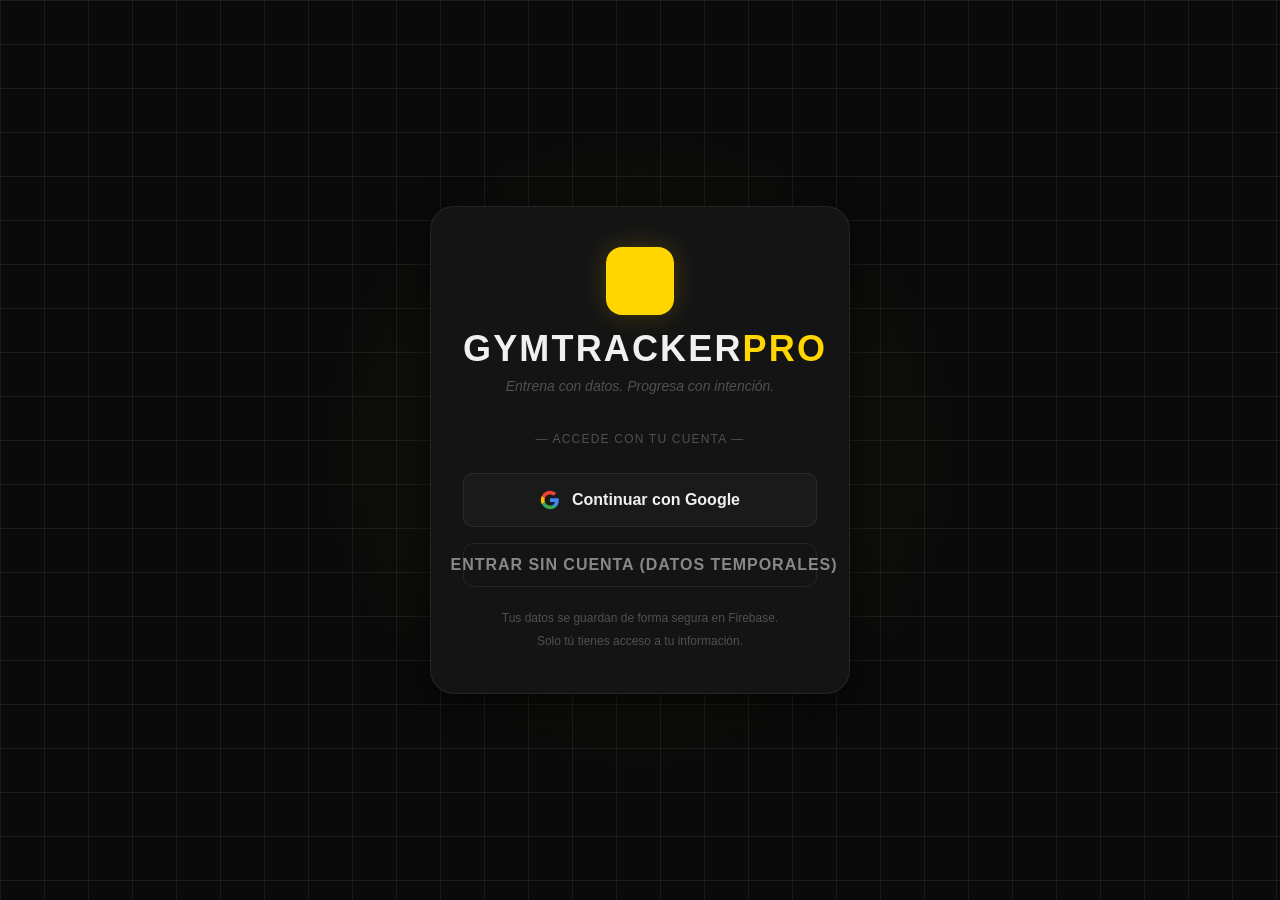
==== commit 58384f47: "Update demo login button text and icon" ====
--- a/GymTracker/index.html
+++ b/GymTracker/index.html
@@ -30,9 +30,9 @@
     Firebase compat SDK (v9 compat — funciona sin bundler/npm)
     El orden importa: app → auth → firestore
   -->
-  <script src="https://www.gstatic.com/firebasejs/9.23.0/firebase-app-compat.js"></script>
-  <script src="https://www.gstatic.com/firebasejs/9.23.0/firebase-auth-compat.js"></script>
-  <script src="https://www.gstatic.com/firebasejs/9.23.0/firebase-firestore-compat.js"></script>
+  <script src="https://www.gstatic.com/firebasejs/10.7.1/firebase-app-compat.js"></script>
+  <script src="https://www.gstatic.com/firebasejs/10.7.1/firebase-auth-compat.js"></script>
+  <script src="https://www.gstatic.com/firebasejs/10.7.1/firebase-firestore-compat.js"></script>
 
   <!-- Estilos -->
   <link rel="stylesheet" href="./style.css" />
@@ -69,8 +69,8 @@
     </button>
 
     <button id="btn-demo-login" class="btn btn--ghost btn--full">
-      <i class="ph ph-info"></i>
-      Necesitas iniciar sesión con Google
+        <i class="ph ph-user"></i>
+          Entrar sin cuenta (datos temporales)
     </button>
 
     <p class="login-card__note">
